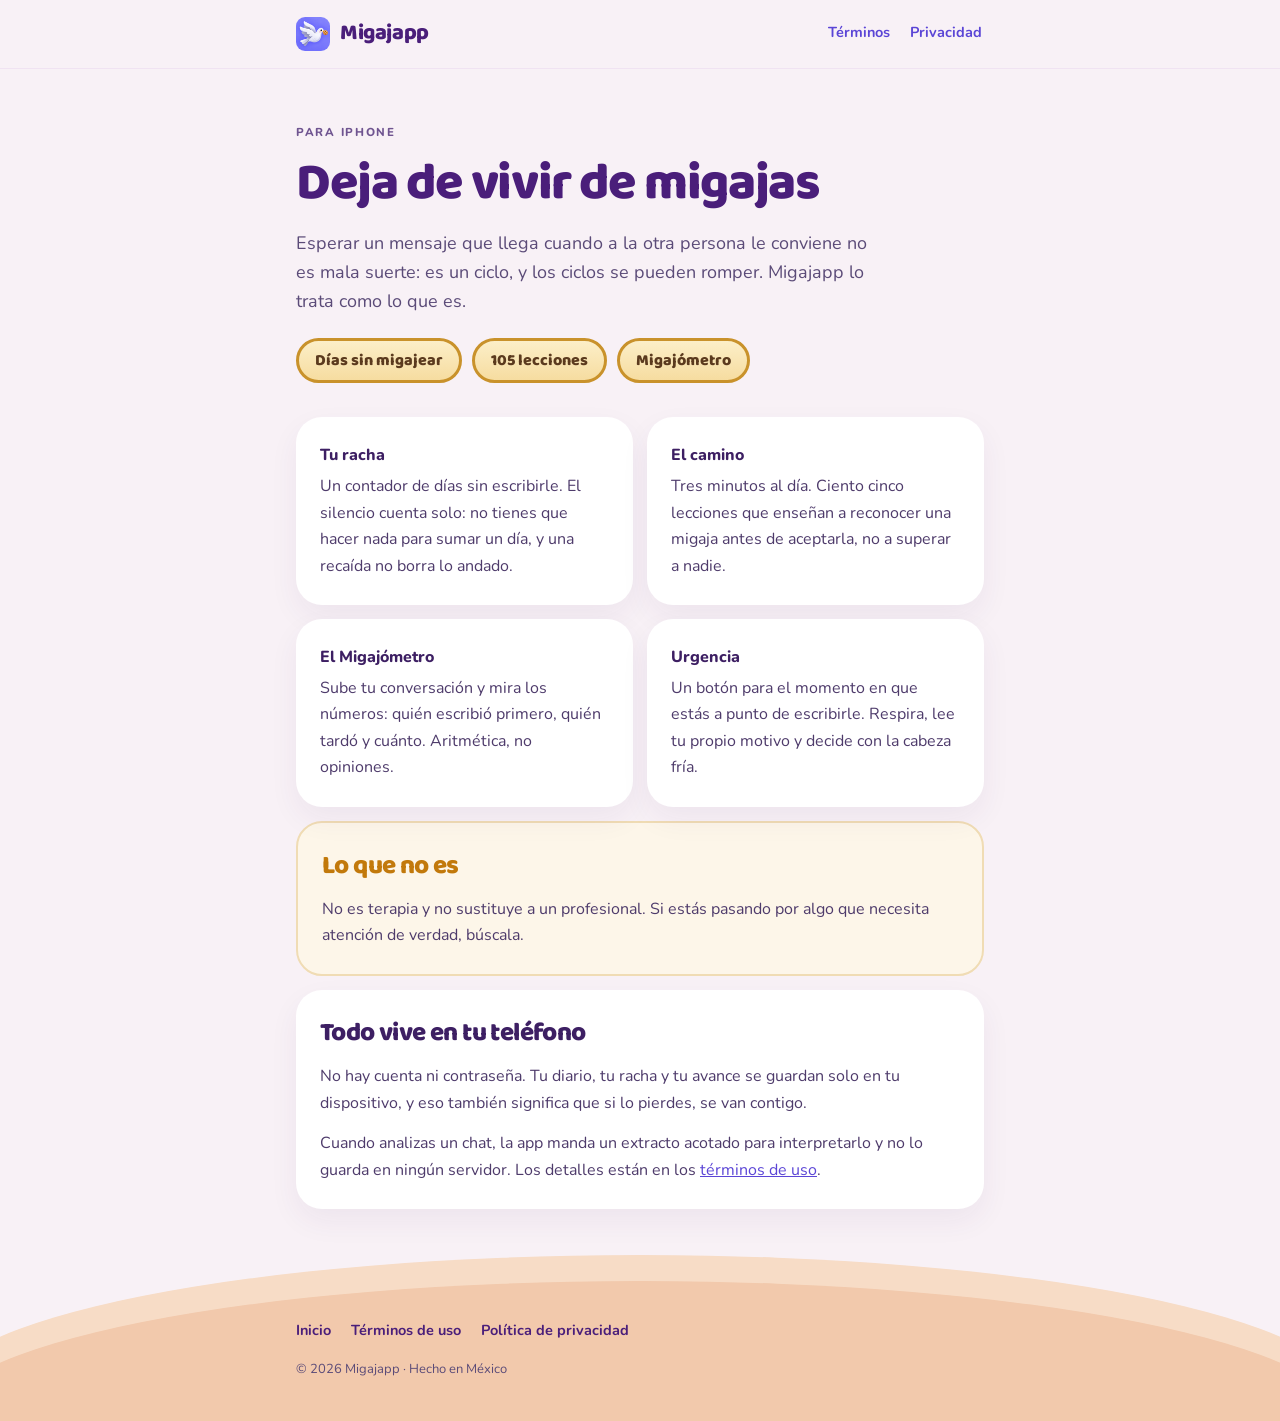
==== index.html @ b7d255db "Páginas legales de Migajapp" ====
<!doctype html>
<html lang="es-MX">
<head>
<meta charset="utf-8">
<meta name="viewport" content="width=device-width, initial-scale=1">
<title>Migajapp · Deja de vivir de migajas</title>
<meta name="description" content="Migajapp trata el migajeo como lo que es: un ciclo que se repite. Contador de días, lecciones diarias y un análisis forense de tu conversación.">
<link rel="icon" href="icon.png">
<link rel="preconnect" href="https://fonts.googleapis.com">
<link rel="preconnect" href="https://fonts.gstatic.com" crossorigin>
<link href="https://fonts.googleapis.com/css2?family=Baloo+2:wght@700;800&family=Nunito:wght@400;600;700;800&display=swap" rel="stylesheet">
<link rel="stylesheet" href="styles.css">
</head>
<body>

<nav class="nav">
  <div class="wrap">
    <a class="brand" href="index.html">
      <img src="icon.png" alt="">
      <span>Migajapp</span>
    </a>
    <a class="link" href="terminos.html">Términos</a>
    <a class="link" href="privacidad.html">Privacidad</a>
  </div>
</nav>

<main class="wrap">

  <header class="hero">
    <p class="eyebrow">Para iPhone</p>
    <h1>Deja de vivir de migajas</h1>
    <p class="lead">
      Esperar un mensaje que llega cuando a la otra persona le conviene no es
      mala suerte: es un ciclo, y los ciclos se pueden romper. Migajapp lo trata
      como lo que es.
    </p>
    <div class="pills">
      <span class="pill">Días sin migajear</span>
      <span class="pill">105 lecciones</span>
      <span class="pill">Migajómetro</span>
    </div>
  </header>

  <div class="features">
    <section class="card">
      <h3>Tu racha</h3>
      <p>
        Un contador de días sin escribirle. El silencio cuenta solo: no tienes
        que hacer nada para sumar un día, y una recaída no borra lo andado.
      </p>
    </section>

    <section class="card">
      <h3>El camino</h3>
      <p>
        Tres minutos al día. Ciento cinco lecciones que enseñan a reconocer una
        migaja antes de aceptarla, no a superar a nadie.
      </p>
    </section>

    <section class="card">
      <h3>El Migajómetro</h3>
      <p>
        Sube tu conversación y mira los números: quién escribió primero, quién
        tardó y cuánto. Aritmética, no opiniones.
      </p>
    </section>

    <section class="card">
      <h3>Urgencia</h3>
      <p>
        Un botón para el momento en que estás a punto de escribirle. Respira,
        lee tu propio motivo y decide con la cabeza fría.
      </p>
    </section>
  </div>

  <section class="card gold">
    <h2>Lo que no es</h2>
    <p>
      No es terapia y no sustituye a un profesional. Si estás pasando por algo
      que necesita atención de verdad, búscala.
    </p>
  </section>

  <section class="card">
    <h2>Todo vive en tu teléfono</h2>
    <p>
      No hay cuenta ni contraseña. Tu diario, tu racha y tu avance se guardan
      solo en tu dispositivo, y eso también significa que si lo pierdes, se van
      contigo.
    </p>
    <p>
      Cuando analizas un chat, la app manda un extracto acotado para
      interpretarlo y no lo guarda en ningún servidor. Los detalles están en los
      <a href="terminos.html#tu-contenido">términos de uso</a>.
    </p>
  </section>

</main>

<footer class="footer">
  <div class="wrap">
    <a href="index.html">Inicio</a>
    <a href="terminos.html">Términos de uso</a>
    <a href="privacidad.html">Política de privacidad</a>
    <p class="copy">© 2026 Migajapp · Hecho en México</p>
  </div>
</footer>

</body>
</html>
---- styles.css ----
/*
 * Migajapp on the web.
 *
 * The palette and type are the app's, copied from src/theme/tokens.ts so the
 * two surfaces read as one product: Baloo 2 for display, Nunito for body,
 * purple for anything you act on, gold for value, orange for urgency.
 *
 * Line heights are generous on purpose. Baloo 2 also carries Devanagari and
 * declares a line box a third taller than its Latin letters use; browsers do
 * not clip the way iOS does, but the same numbers keep both surfaces matched.
 */

:root {
  --bg: #f8f1f6;
  --card: #ffffff;
  --wave-1: #f7dcc6;
  --wave-2: #f2c9ac;

  --purple: #6c56e0;
  --purple-deep: #4a34b8;
  --purple-text: #5b45d6;

  --ink: #3d1f63;
  --ink-strong: #4a1e7a;
  --text: #4e3b6b;
  --text-soft: #5b4b78;
  --eyebrow: #6f5490;
  --faint: #8b7c9c;

  --lavender: #f3efff;
  --border: #f0e3f2;
  --divider: #f2eaf4;

  --gold: #f2b33d;
  --gold-title: #c2790b;
  --gold-soft: #fdf6e9;
  --gold-border: #f0dcb4;

  --orange: #e2703a;
  --orange-ink: #9c4413;
  --orange-soft: #fbeae0;

  --display: 'Baloo 2', system-ui, sans-serif;
  --body: 'Nunito', system-ui, sans-serif;

  --radius: 26px;
  --gutter: 16px;
  --max: 720px;
}

*,
*::before,
*::after { box-sizing: border-box; }

html { -webkit-text-size-adjust: 100%; }

body {
  margin: 0;
  background: var(--bg);
  color: var(--text);
  font-family: var(--body);
  font-size: 16px;
  line-height: 1.65;
  overflow-x: hidden;
}

.wrap {
  max-width: var(--max);
  margin: 0 auto;
  padding: 0 var(--gutter);
}

/* ------------------------------------------------------------------ nav */

.nav {
  position: sticky;
  top: 0;
  z-index: 10;
  background: rgba(248, 241, 246, 0.92);
  backdrop-filter: blur(10px);
  border-bottom: 1px solid var(--border);
}

.nav .wrap {
  display: flex;
  align-items: center;
  gap: 16px;
  min-height: 68px;
  flex-wrap: wrap;
}

.brand {
  display: flex;
  align-items: center;
  gap: 10px;
  margin-right: auto;
  text-decoration: none;
}

.brand img {
  width: 34px;
  height: 34px;
  border-radius: 9px;
  display: block;
}

.brand span {
  font-family: var(--display);
  font-weight: 800;
  font-size: 22px;
  line-height: 1.6;
  color: var(--ink-strong);
  letter-spacing: -0.4px;
}

.nav a.link {
  font-weight: 700;
  font-size: 14.5px;
  color: var(--purple-text);
  text-decoration: none;
  padding: 6px 2px;
  border-bottom: 2px solid transparent;
}

.nav a.link:hover,
.nav a.link:focus-visible { border-bottom-color: var(--purple); }

.nav a.link[aria-current='page'] {
  color: var(--ink-strong);
  border-bottom-color: var(--purple);
}

/* ---------------------------------------------------------------- hero */

.hero { padding: 54px 0 34px; }

.eyebrow {
  font-family: var(--body);
  font-weight: 800;
  font-size: 11.5px;
  letter-spacing: 1.7px;
  text-transform: uppercase;
  color: var(--eyebrow);
  margin: 0 0 10px;
}

h1 {
  font-family: var(--display);
  font-weight: 800;
  font-size: clamp(34px, 7vw, 52px);
  line-height: 1.22;
  letter-spacing: -1.4px;
  color: var(--ink-strong);
  margin: 0 0 14px;
}

.lead {
  font-size: 18px;
  line-height: 1.6;
  color: var(--text-soft);
  margin: 0 0 8px;
  max-width: 54ch;
}

.updated {
  font-size: 13.5px;
  color: var(--faint);
  margin: 18px 0 0;
}

/* --------------------------------------------------------------- cards */

.card {
  background: var(--card);
  border-radius: var(--radius);
  padding: 26px 24px;
  margin: 0 0 14px;
  box-shadow: 0 12px 30px rgba(61, 31, 99, 0.06);
}

.card.gold {
  background: var(--gold-soft);
  border: 2px solid var(--gold-border);
  box-shadow: none;
}

.card.orange {
  background: var(--orange-soft);
  border: 2px solid var(--orange);
  box-shadow: none;
}

.card.orange h2,
.card.orange h3 { color: var(--orange-ink); }

.card.gold h2 { color: var(--gold-title); }

/* ---------------------------------------------------------- typography */

h2 {
  font-family: var(--display);
  font-weight: 800;
  font-size: 26px;
  line-height: 1.35;
  letter-spacing: -0.6px;
  color: var(--ink);
  margin: 0 0 12px;
  scroll-margin-top: 84px;
}

h3 {
  font-family: var(--body);
  font-weight: 800;
  font-size: 16px;
  line-height: 1.5;
  color: var(--ink);
  margin: 22px 0 6px;
}

h3:first-of-type { margin-top: 0; }

p { margin: 0 0 14px; }
p:last-child { margin-bottom: 0; }

ul, ol {
  margin: 0 0 14px;
  padding-left: 22px;
}

li { margin-bottom: 8px; }
li:last-child { margin-bottom: 0; }

strong { color: var(--ink); font-weight: 800; }

a { color: var(--purple-text); }
a:hover { color: var(--purple-deep); }

code {
  font-family: ui-monospace, SFMono-Regular, Menlo, monospace;
  font-size: 0.9em;
  background: var(--lavender);
  padding: 1px 6px;
  border-radius: 6px;
  color: var(--purple-deep);
}

/* Anything still to be confirmed by a lawyer, visible at a glance. */
.todo {
  background: #fff3cd;
  border-bottom: 2px solid var(--gold);
  padding: 0 5px;
  border-radius: 4px;
  font-weight: 700;
  color: #6b4a06;
}

/* --------------------------------------------------------------- index */

.toc { margin: 0 0 22px; }

.toc ol {
  columns: 2;
  column-gap: 26px;
  padding-left: 20px;
  margin: 0;
}

.toc li { break-inside: avoid; margin-bottom: 6px; }

.toc a {
  text-decoration: none;
  font-weight: 600;
  font-size: 15px;
}

.toc a:hover { text-decoration: underline; }

@media (max-width: 560px) {
  .toc ol { columns: 1; }
}

/* ------------------------------------------------------------- landing */

.pills {
  display: flex;
  flex-wrap: wrap;
  gap: 10px;
  margin: 22px 0 0;
}

.pill {
  display: inline-flex;
  align-items: center;
  gap: 8px;
  background: linear-gradient(180deg, #fcefc8, #f6dca0);
  border: 3px solid #c9922b;
  border-radius: 999px;
  padding: 7px 16px;
  font-family: var(--display);
  font-weight: 800;
  font-size: 16px;
  line-height: 1.6;
  color: #5b3a1e;
}

.features {
  display: grid;
  gap: 14px;
  grid-template-columns: repeat(auto-fit, minmax(230px, 1fr));
  margin: 0 0 14px;
}

.features .card { margin: 0; }

.features h3 { margin-top: 0; }

/* -------------------------------------------------------------- footer */

.footer {
  position: relative;
  margin-top: 46px;
  padding: 64px 0 34px;
}

/* The two peach bands from the bottom of every screen in the app. */
.footer::before,
.footer::after {
  content: '';
  position: absolute;
  left: -5vw;
  right: -5vw;
  height: 140px;
  top: 0;
  border-radius: 50% 50% 0 0 / 100% 100% 0 0;
  z-index: -1;
}

.footer::before { background: var(--wave-1); top: 0; }
.footer::after { background: var(--wave-2); top: 26px; }

.footer .wrap {
  position: relative;
  display: flex;
  flex-wrap: wrap;
  align-items: center;
  gap: 8px 20px;
}

.footer a {
  font-weight: 700;
  font-size: 14.5px;
  color: var(--ink-strong);
  text-decoration: none;
  border-bottom: 2px solid transparent;
}

.footer a:hover { border-bottom-color: var(--ink-strong); }

.footer .copy {
  width: 100%;
  font-size: 13px;
  color: var(--text-soft);
  margin: 6px 0 0;
}

@media (max-width: 480px) {
  .nav .wrap { min-height: 60px; gap: 12px; }
  .brand span { font-size: 19px; }
  .nav a.link { font-size: 13.5px; }
  .card { padding: 22px 18px; }
  h2 { font-size: 23px; }
}
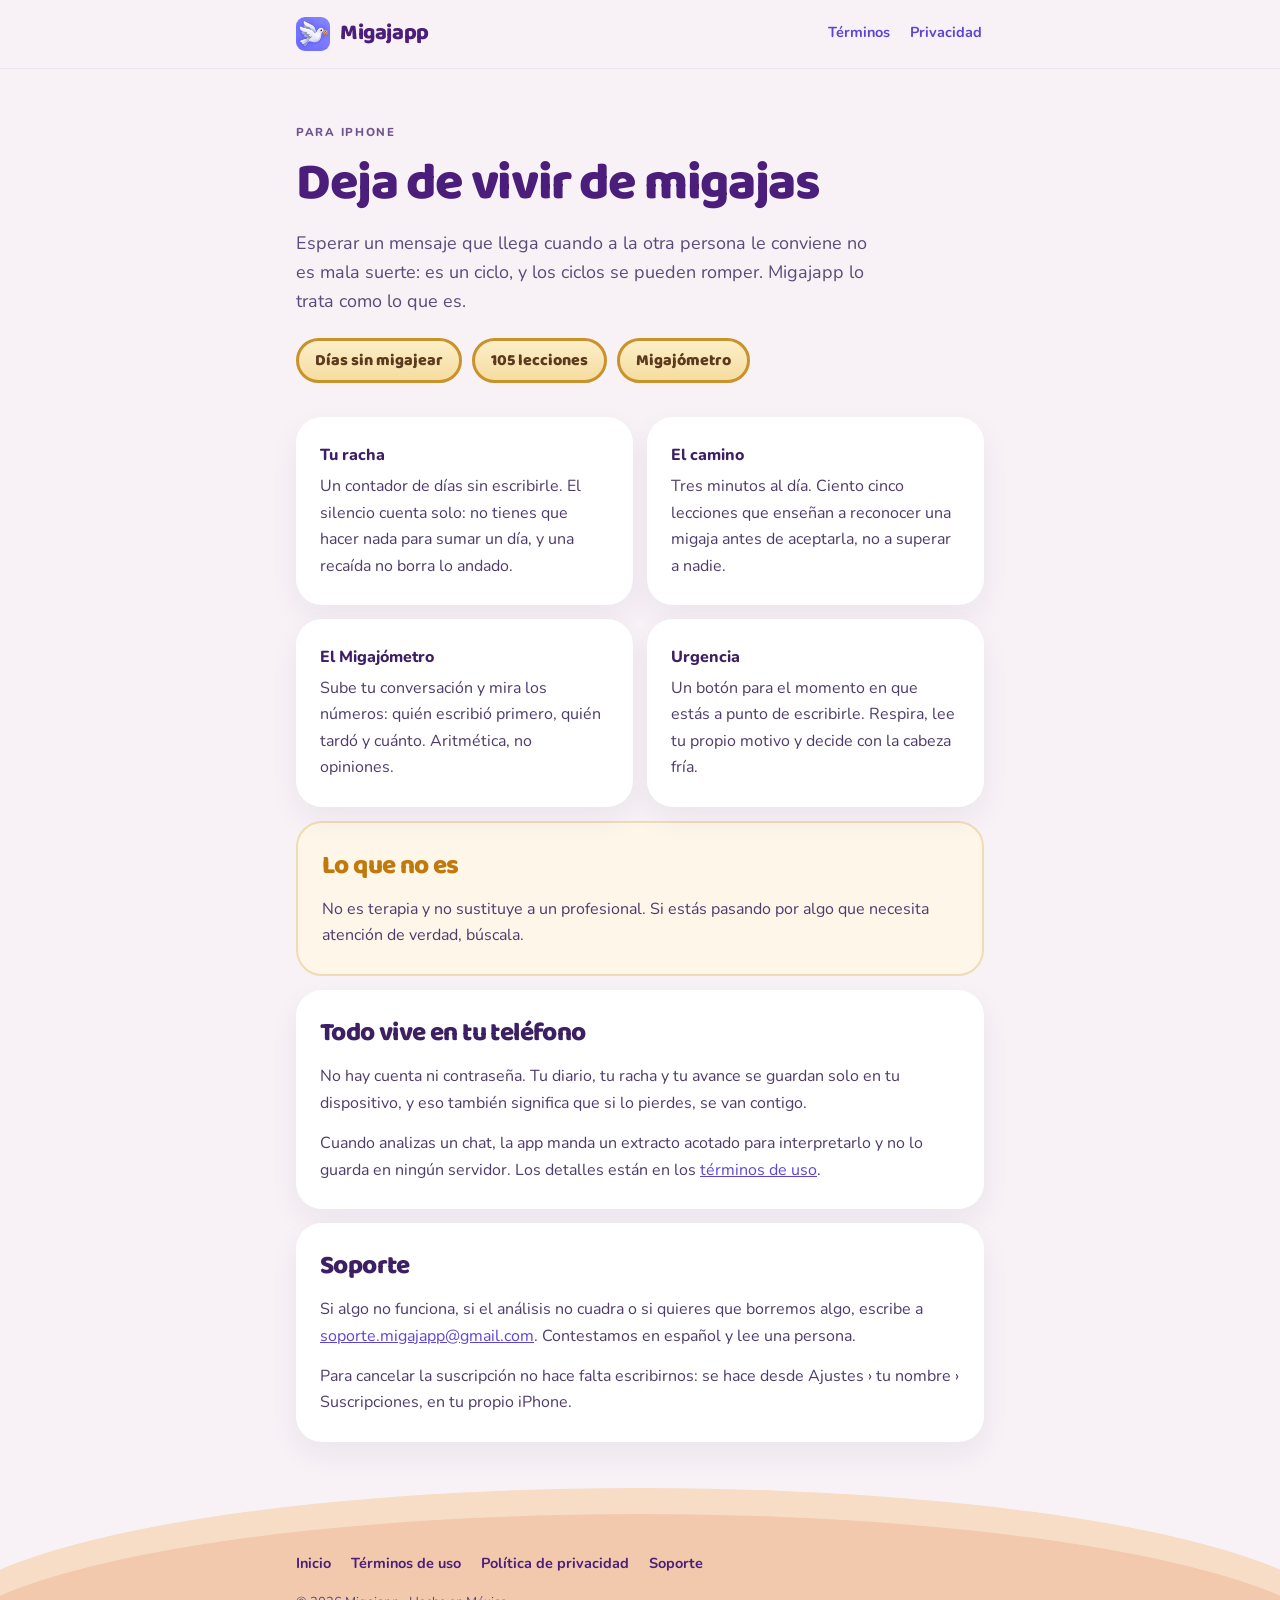
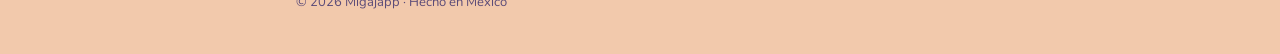
==== commit bd51bba8: "Añade la sección de soporte con el correo de contacto Esta es la URL que App Store Connect declara c" ====
--- a/index.html
+++ b/index.html
@@ -97,6 +97,26 @@
     </p>
   </section>
 
+  <!--
+    Apple espera encontrar una forma de contacto en la URL de soporte que se
+    declara en App Store Connect, y esta es esa URL. Va como sección propia y
+    con el correo en el cuerpo, no escondido en el pie: una revisión que no lo
+    encuentra devuelve la app con una pregunta.
+  -->
+  <section class="card" id="soporte">
+    <h2>Soporte</h2>
+    <p>
+      Si algo no funciona, si el análisis no cuadra o si quieres que borremos
+      algo, escribe a
+      <a href="mailto:soporte.migajapp@gmail.com">soporte.migajapp@gmail.com</a>.
+      Contestamos en español y lee una persona.
+    </p>
+    <p>
+      Para cancelar la suscripción no hace falta escribirnos: se hace desde
+      Ajustes &rsaquo; tu nombre &rsaquo; Suscripciones, en tu propio iPhone.
+    </p>
+  </section>
+
 </main>
 
 <footer class="footer">
@@ -104,6 +124,7 @@
     <a href="index.html">Inicio</a>
     <a href="terminos.html">Términos de uso</a>
     <a href="privacidad.html">Política de privacidad</a>
+    <a href="mailto:soporte.migajapp@gmail.com">Soporte</a>
     <p class="copy">© 2026 Migajapp · Hecho en México</p>
   </div>
 </footer>
